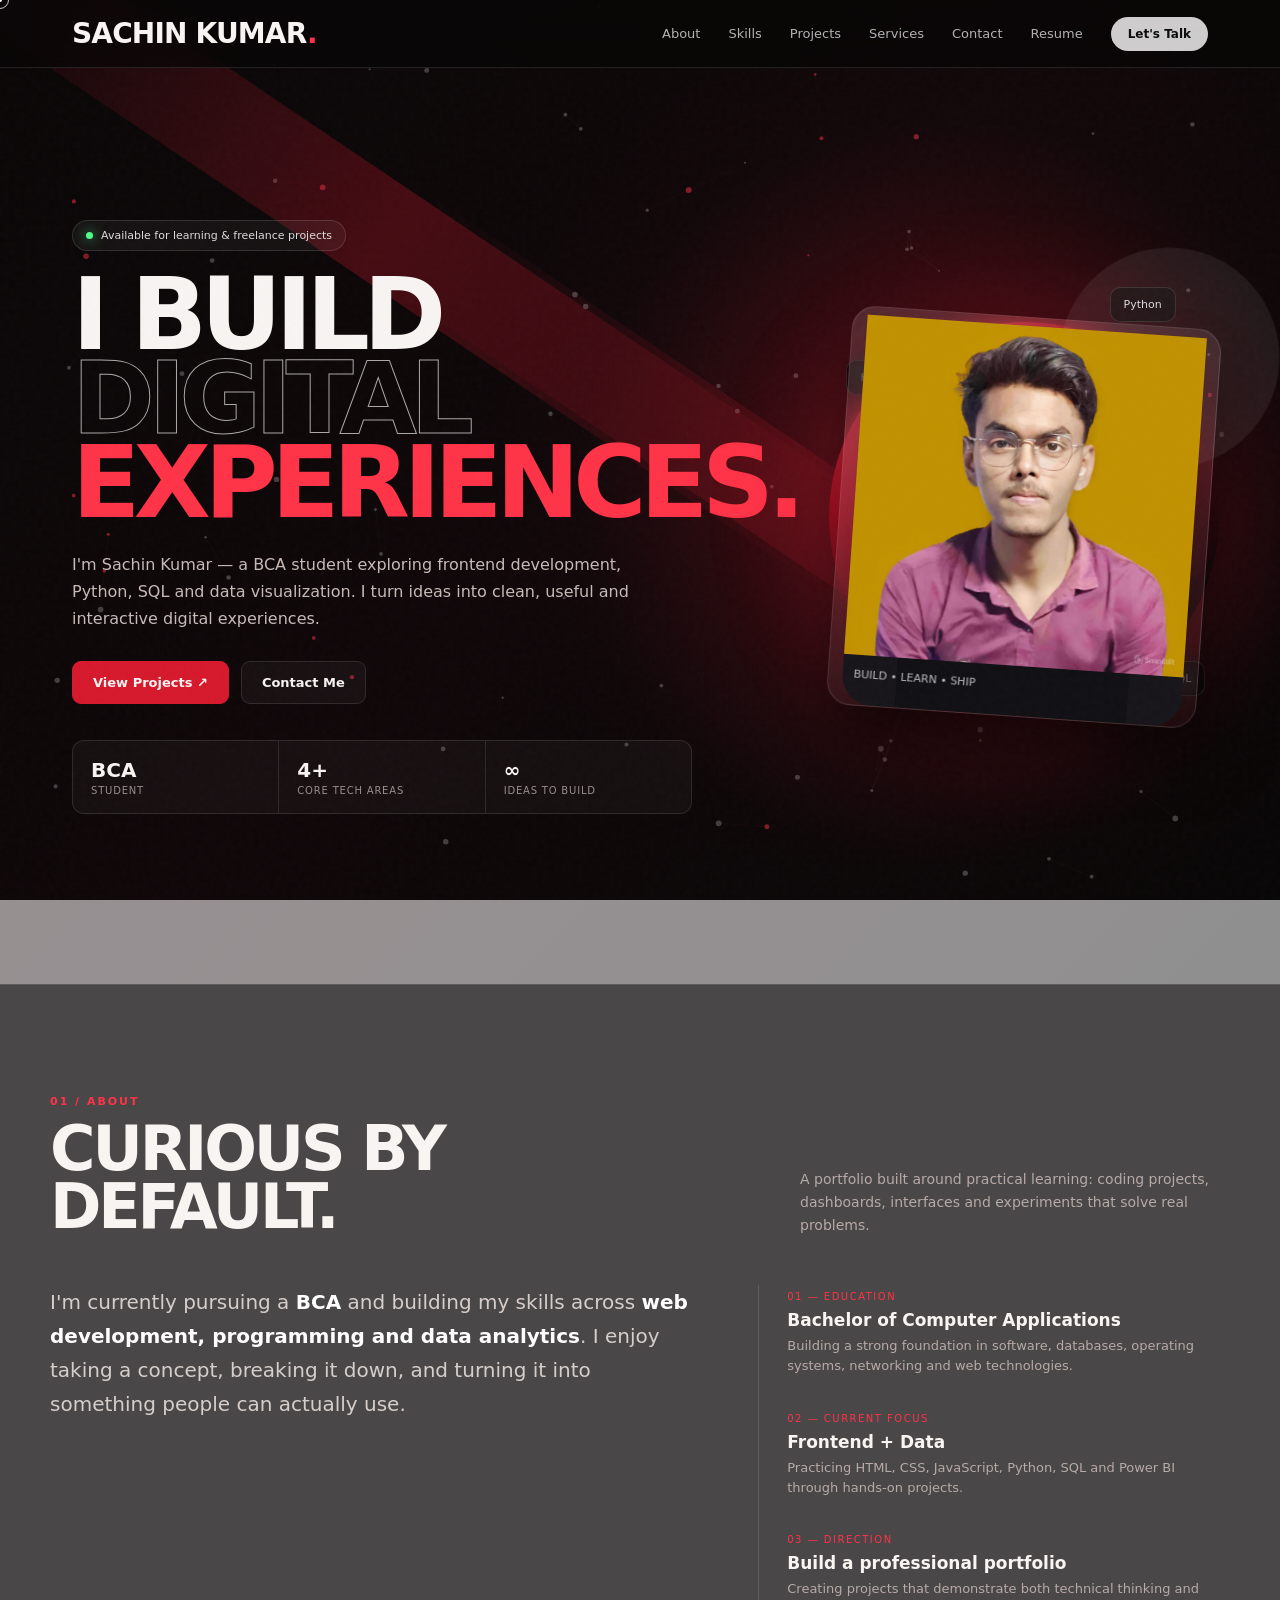
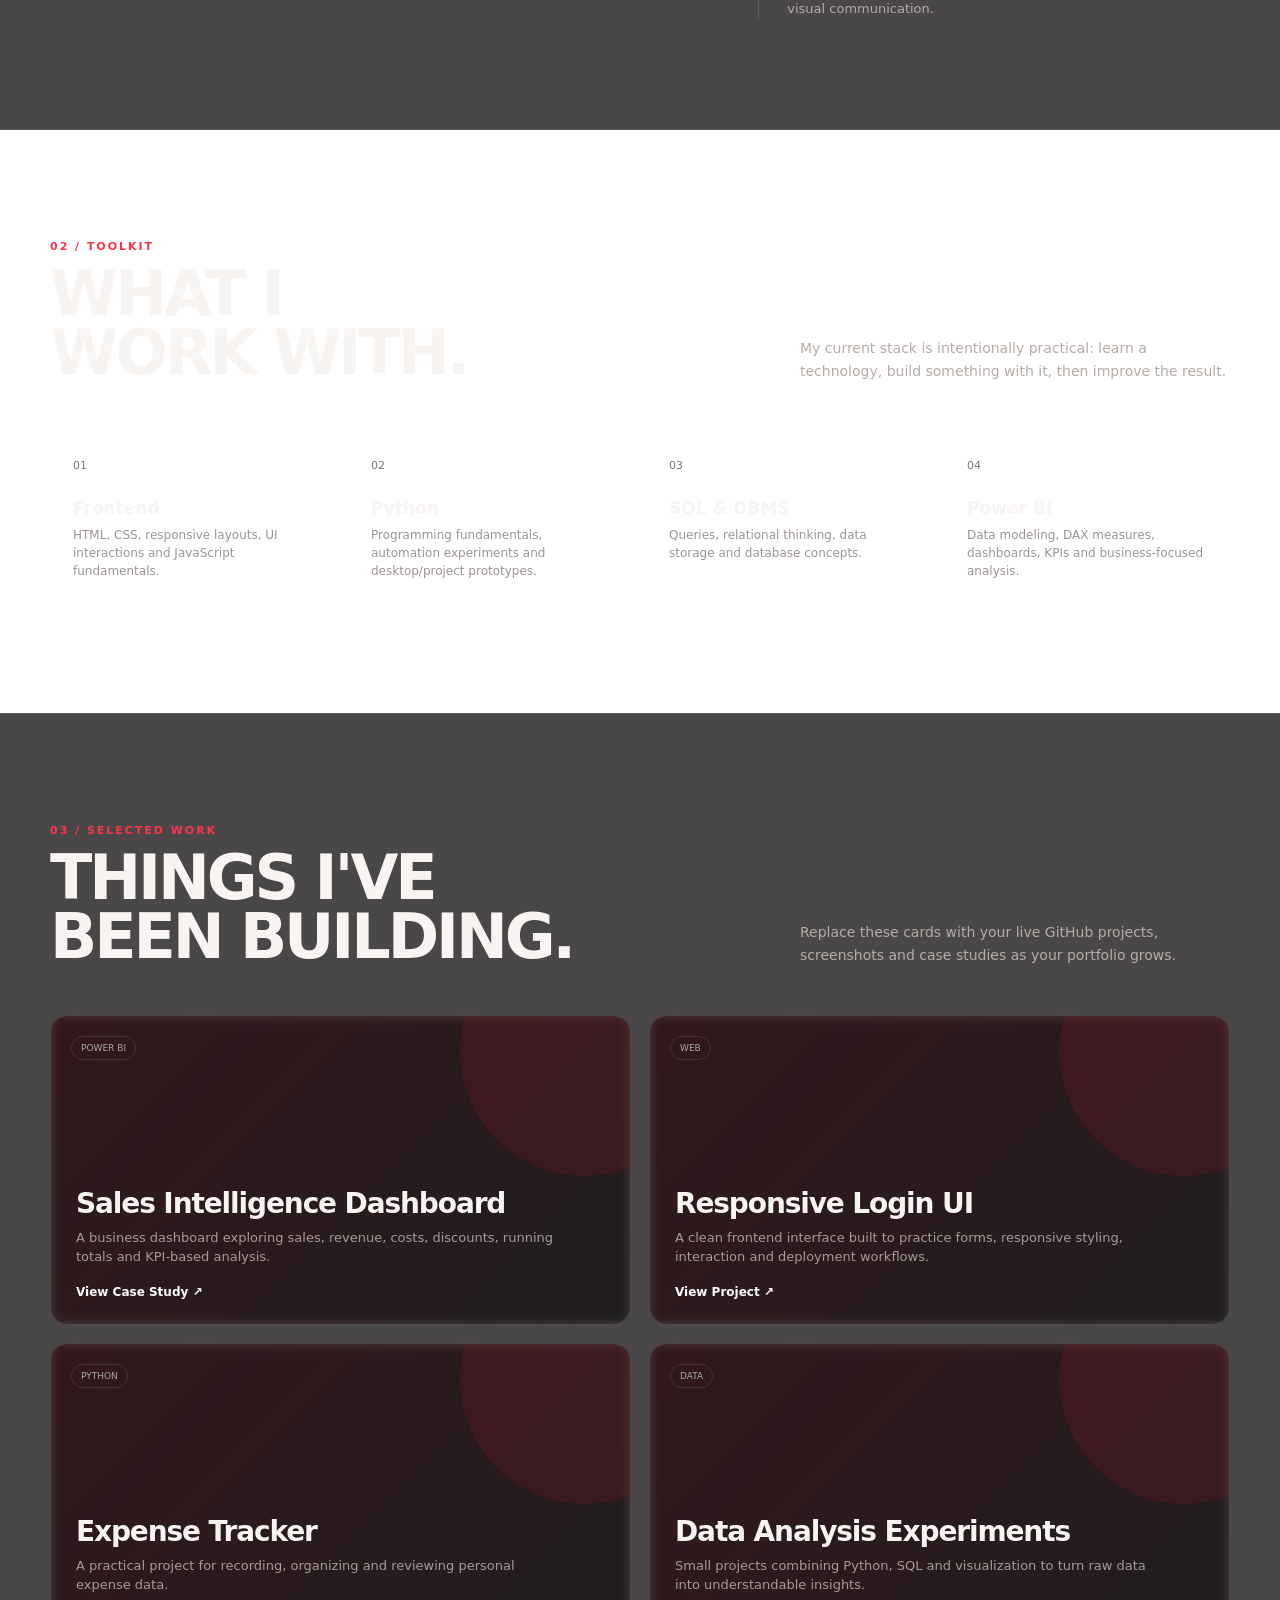
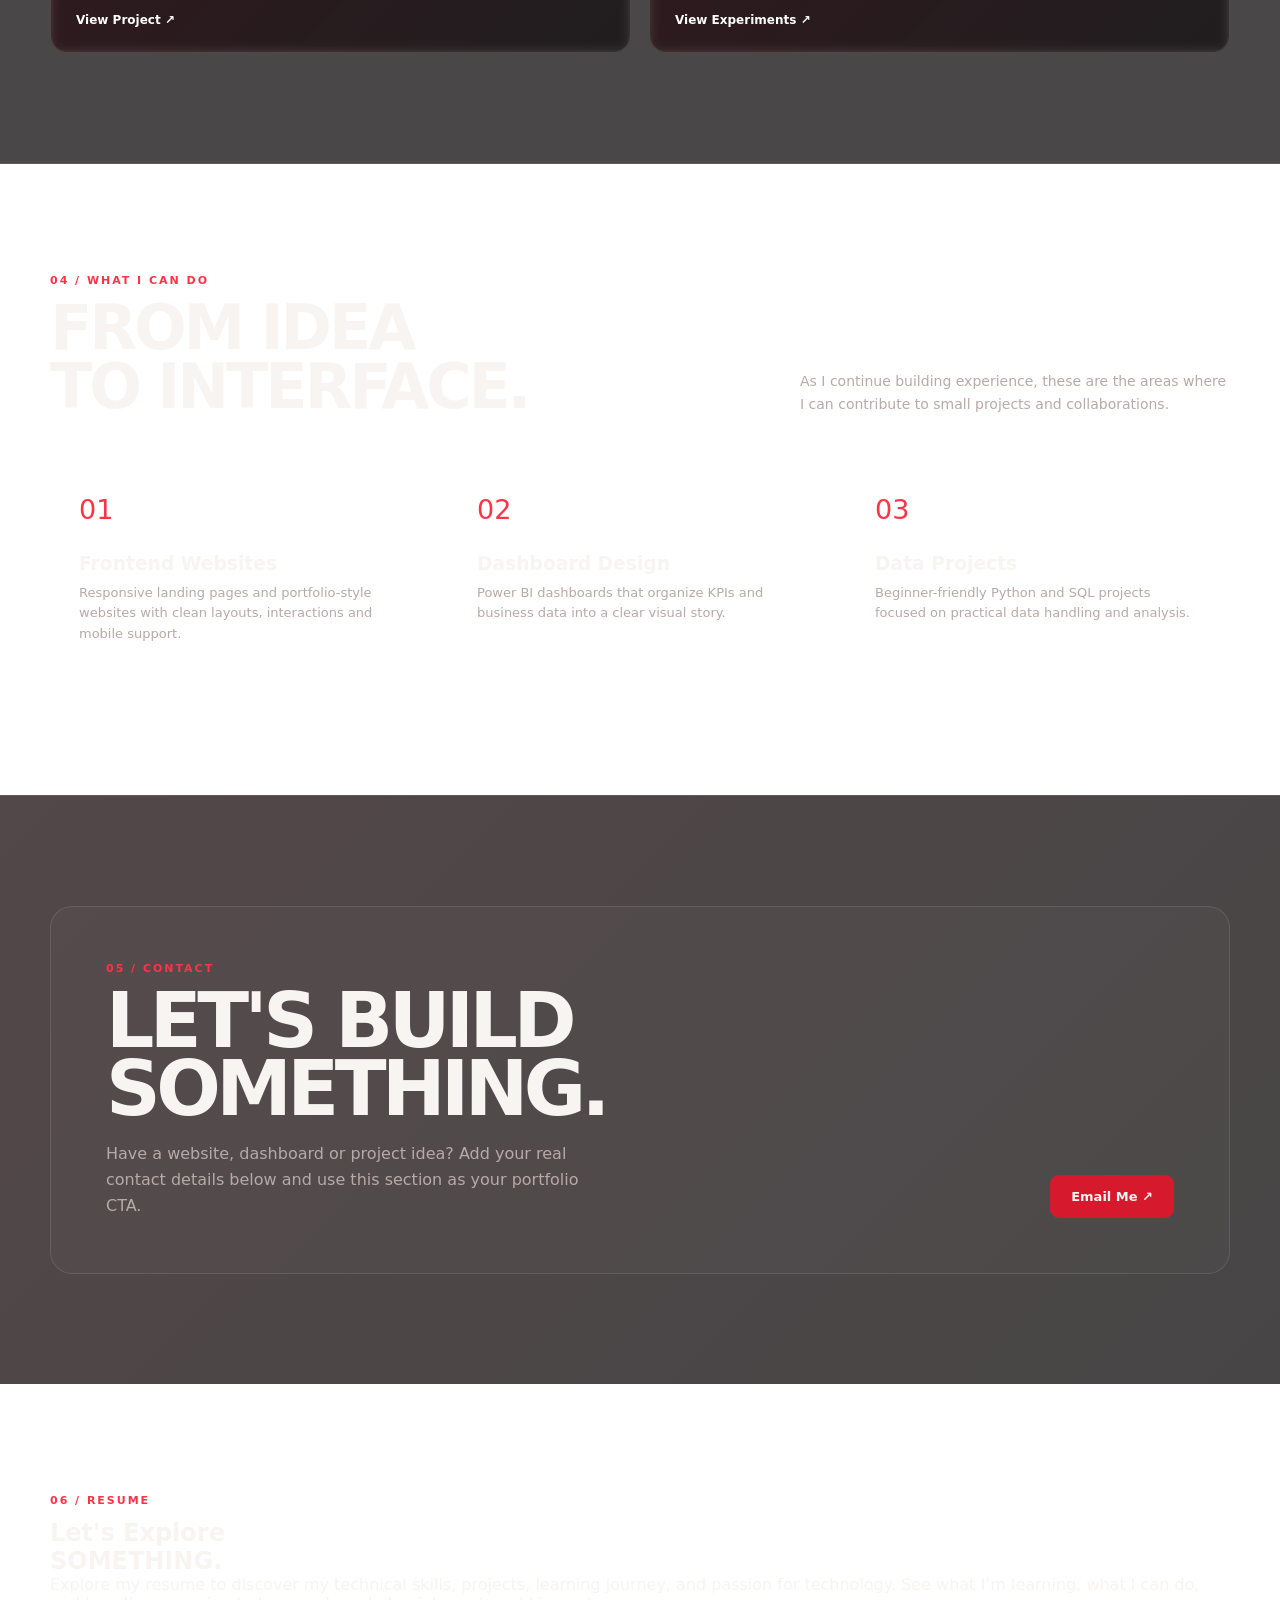
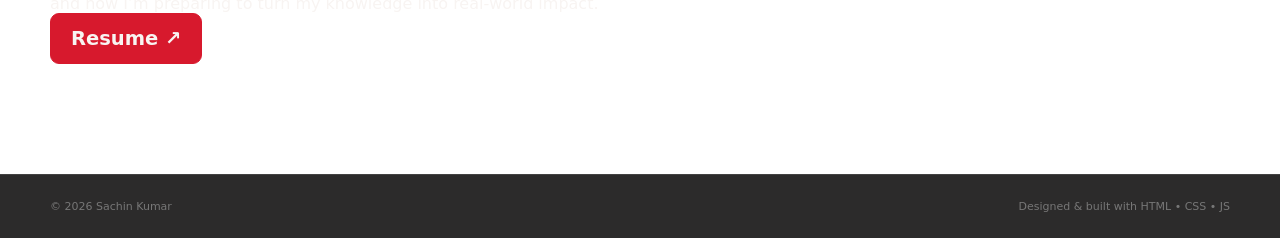
==== index.html @ 04dc6b5d "Add files via upload" ====
<!DOCTYPE html>
<html lang="en">
<head>
  <meta charset="UTF-8" />
  <meta name="viewport" content="width=device-width, initial-scale=1.0" />
  <meta name="description" content="Sachin Kumar — BCA student, frontend developer and data visualization learner." />
  <title>Sachin Kumar — Portfolio</title>
  <link rel="stylesheet" href="index.css">
</head>
<body>
  <!-- Fixed Scroll/Interactive Background Canvas -->
  <canvas id="scroll-canvas"></canvas>

  <!-- Ambient noise texture overlay -->
  <div class="noise"></div>
  
  <!-- Interactive custom cursor elements -->
  <div class="cursor"></div>
  <div class="cursor-dot"></div>

  <!-- Global Header Navigation -->
  <header class="nav">
    <div class="nav-inner">
      <a class="brand" href="#home">SACHIN KUMAR<span>.</span></a>
      <nav class="links">
        <a href="#about">About</a>
        <a href="#skills">Skills</a>
        <a href="#projects">Projects</a>
        <a href="#services">Services</a>
        <a href="#contact">Contact</a>
        <a href="#resume">Resume</a>
        <a class="hire" href="#contact">Let's Talk</a>
      </nav>
      <button class="menu" aria-label="Open menu">☰</button>
    </div>
  </header>

  <!-- Main Content Sections -->
  <main>
    <!-- Section 0: Hero -->
    <section class="hero" id="home">
      <div class="hero-grid">
        <div>
          <div class="eyebrow"><span class="dot"></span> Available for learning & freelance projects</div>
          <h1>I BUILD<br><span class="outline">DIGITAL</span><br><span class="red">EXPERIENCES.</span></h1>
          <p class="hero-copy">I'm Sachin Kumar — a BCA student exploring frontend development, Python, SQL and data visualization. I turn ideas into clean, useful and interactive digital experiences.</p>
          <div class="actions">
            <a class="btn btn-primary" href="#projects">View Projects ↗</a>
            <a class="btn btn-ghost" href="#contact">Contact Me</a>
          </div>
          <div class="stats">
            <div class="stat"><b>BCA</b><span>Student</span></div>
            <div class="stat"><b>4+</b><span>Core Tech Areas</span></div>
            <div class="stat"><b>∞</b><span>Ideas to Build</span></div>
          </div>
        </div>

        <div class="visual">
          <div class="orb"></div>
          <div class="float f1">HTML / CSS / JS</div>
          <div class="float f2">Power BI • SQL</div>
          <div class="float f3">Python</div>
          <div class="card">
            <div style="position:absolute;left:25px;top:25px;font-size:10px;color:#aaa;letter-spacing:.15em">SACHIN / 2026</div>
            <div class="portrait"><img src="img.jpeg" alt="Portrait of Sachin Kumar" width="340" height="340" transparency="70" class="avatar"/></div>
            <div style="position:absolute;bottom:24px;left:25px;font-size:11px;color:#bbb">BUILD • LEARN • SHIP</div>
          </div>
        </div>
      </div>
    </section>

    <!-- Section 1: About -->
    <section class="about" id="about">
      <div class="container">
        <div class="section-head reveal">
          <div>
            <div class="section-kicker">01 / About</div>
            <h2 class="section-title">CURIOUS BY<br>DEFAULT.</h2>
          </div>
          <p>A portfolio built around practical learning: coding projects, dashboards, interfaces and experiments that solve real problems.</p>
        </div>
        <div class="about-grid reveal">
          <div class="about-text">I'm currently pursuing a <strong>BCA</strong> and building my skills across <strong>web development, programming and data analytics</strong>. I enjoy taking a concept, breaking it down, and turning it into something people can actually use.</div>
          <div class="timeline">
            <div class="timeline-item">
              <small>01 — Education</small>
              <h3>Bachelor of Computer Applications</h3>
              <p>Building a strong foundation in software, databases, operating systems, networking and web technologies.</p>
            </div>
            <div class="timeline-item">
              <small>02 — Current Focus</small>
              <h3>Frontend + Data</h3>
              <p>Practicing HTML, CSS, JavaScript, Python, SQL and Power BI through hands-on projects.</p>
            </div>
            <div class="timeline-item">
              <small>03 — Direction</small>
              <h3>Build a professional portfolio</h3>
              <p>Creating projects that demonstrate both technical thinking and visual communication.</p>
            </div>
          </div>
        </div>
      </div>
    </section>

    <!-- Section 2: Skills -->
    <section id="skills">
      <div class="container">
        <div class="section-head reveal">
          <div>
            <div class="section-kicker">02 / Toolkit</div>
            <h2 class="section-title">WHAT I<br>WORK WITH.</h2>
          </div>
          <p>My current stack is intentionally practical: learn a technology, build something with it, then improve the result.</p>
        </div>
        <div class="skills reveal">
          <article class="skill">
            <span class="num">01</span>
            <h3><a href="C:\Users\sachi\Desktop\FSD\Real World web\Recipe\recipe.html">Frontend</a> </h3>
            <p>HTML, CSS, responsive layouts, UI interactions and JavaScript fundamentals.</p>
          </article>
          <article class="skill">
            <span class="num">02</span>
            <h3>Python</h3>
            <p>Programming fundamentals, automation experiments and desktop/project prototypes.</p>
          </article>
          <article class="skill">
            <span class="num">03</span>
            <h3>SQL & DBMS</h3>
            <p>Queries, relational thinking, data storage and database concepts.</p>
          </article>
          <article class="skill">
            <span class="num">04</span>
            <h3>Power BI</h3>
            <p>Data modeling, DAX measures, dashboards, KPIs and business-focused analysis.</p>
          </article>
        </div>
      </div>
    </section>

    <!-- Section 3: Projects -->
    <section class="projects" id="projects">
      <div class="container">
        <div class="section-head reveal">
          <div>
            <div class="section-kicker">03 / Selected Work</div>
            <h2 class="section-title">THINGS I'VE<br>BEEN BUILDING.</h2>
          </div>
          <p>Replace these cards with your live GitHub projects, screenshots and case studies as your portfolio grows.</p>
        </div>
        <div class="project-grid reveal">
          <article class="project">
            <span class="tag">POWER BI</span>
            <h3>Sales Intelligence Dashboard</h3>
            <p>A business dashboard exploring sales, revenue, costs, discounts, running totals and KPI-based analysis.</p>
            <a class="project-link" href="#contact">View Case Study ↗</a>
          </article>
          <article class="project">
            <span class="tag">WEB</span>
            <h3>Responsive Login UI</h3>
            <p>A clean frontend interface built to practice forms, responsive styling, interaction and deployment workflows.</p>
            <a class="project-link" href="#contact">View Project ↗</a>
          </article>
          <article class="project">
            <span class="tag">PYTHON</span>
            <h3>Expense Tracker</h3>
            <p>A practical project for recording, organizing and reviewing personal expense data.</p>
            <a class="project-link" href="Finance tracker.py">View Project ↗</a>
          </article>
          <article class="project">
            <span class="tag">DATA</span>
            <h3>Data Analysis Experiments</h3>
            <p>Small projects combining Python, SQL and visualization to turn raw data into understandable insights.</p>
            <a class="project-link" href="#contact">View Experiments ↗</a>
          </article>
        </div>
      </div>
    </section>

    <!-- Section 4: Services -->
    <section id="services">
      <div class="container">
        <div class="section-head reveal">
          <div>
            <div class="section-kicker">04 / What I Can Do</div>
            <h2 class="section-title">FROM IDEA<br>TO INTERFACE.</h2>
          </div>
          <p>As I continue building experience, these are the areas where I can contribute to small projects and collaborations.</p>
        </div>
        <div class="services-grid reveal">
          <article class="service">
            <div class="service-icon">01</div>
            <a href="C:\Users\sachi\Desktop\FSD\Real World web\Recipe\recipe.html"><h3>Frontend Websites</h3></a>
            <p>Responsive landing pages and portfolio-style websites with clean layouts, interactions and mobile support.</p>
          </article>
          <article class="service">
            <div class="service-icon">02</div>
            <h3>Dashboard Design</h3>
            <p>Power BI dashboards that organize KPIs and business data into a clear visual story.</p>
          </article>
          <article class="service">
            <div class="service-icon">03</div>
            <h3>Data Projects</h3>
            <p>Beginner-friendly Python and SQL projects focused on practical data handling and analysis.</p>
          </article>
        </div>
      </div>
    </section>

    <!-- Section 5: Contact -->
    <section class="contact" id="contact">
      <div class="container">
        <div class="contact-box reveal">
          <div>
            <div class="section-kicker">05 / Contact</div>
            <h2>LET'S BUILD<br>SOMETHING.</h2>
            <p>Have a website, dashboard or project idea? Add your real contact details below and use this section as your portfolio CTA.</p>
          </div>
          <a class="btn btn-primary" href="https://mail.google.com/mail/u/0/#inboxSachinavan@Gmail.com?     compose=DmwnWtVcJRdmfHrJLffcKnxSfdXQClCqNfXXdlLtlRbbgQjLxslcRBHjXGRjfkjzJhQNqbHMrcdg">Email Me ↗</a>
        </div>
      </div>
    </section>

    <!-- <! -- Section 6: Resume --> 
    <section class="resume" id="resume">
      <div class="container">
        <div class="resume-box reveal">
          <div>
            <div class="section-kicker">06 / Resume</div>
            <h2>Let's Explore<br>SOMETHING.</h2>
            <p>Explore my resume to discover my technical skills, projects, learning journey, and passion for technology. See what I’m learning, what I can do, and how I’m preparing to turn my knowledge into real-world impact.</p>
          </div>
          <a class="btn btn-primary" href="SK.html"><h2>Resume ↗</h2></a>
        </div>
      </div>
    </section>
  </main>

  <!-- Footer -->
  <footer>
    <div class="footer-inner">
      <span>© 2026 Sachin Kumar</span>
      <span>Designed & built with HTML • CSS • JS</span>
    </div>
  </footer>

  <!-- Unified Interaction and Canvas Script -->
  <script>
    // Custom Cursor tracking and hover scaling
    const cursor = document.querySelector('.cursor');
    const dot = document.querySelector('.cursor-dot');
    let mouseX = null;
    let mouseY = null;

    window.addEventListener('mousemove', e => {
      cursor.style.left = e.clientX + 'px';
      cursor.style.top = e.clientY + 'px';
      dot.style.left = e.clientX + 'px';
      dot.style.top = e.clientY + 'px';
      mouseX = e.clientX;
      mouseY = e.clientY;
    });

    window.addEventListener('mouseleave', () => {
      mouseX = null;
      mouseY = null;
    });

    document.querySelectorAll('a, .btn, .skill, .project, .service').forEach(el => {
      el.addEventListener('mouseenter', () => {
        cursor.style.width = '34px';
        cursor.style.height = '34px';
        cursor.style.background = 'rgba(255,255,255,.12)';
      });
      el.addEventListener('mouseleave', () => {
        cursor.style.width = '18px';
        cursor.style.height = '18px';
        cursor.style.background = 'transparent';
      });
    });

    // Intersection Observer for Reveal-on-scroll elements
    const observer = new IntersectionObserver(entries => {
      entries.forEach(e => {
        if (e.isIntersecting) e.target.classList.add('show');
      });
    }, { threshold: .12 });
    document.querySelectorAll('.reveal').forEach(el => observer.observe(el));

    // Subtle interactive parallax on the hero visual card
    const visual = document.querySelector('.visual');
    window.addEventListener('mousemove', e => {
      if (window.innerWidth > 850) {
        const x = (e.clientX / window.innerWidth - .5) * 10;
        const y = (e.clientY / window.innerHeight - .5) * 8;
        visual.style.transform = `translate(${x}px,${y}px)`;
      }
    });

    // Canvas Scroll-Sequence / Particle Fallback Background System
    const canvas = document.getElementById("scroll-canvas");
    const context = canvas.getContext("2d");

    const frameCount = 210;
    const currentFrame = index => `./ezgif-frame-${index.toString().padStart(3, '0')}.jpg`;

    const images = [];
    let loadedCount = 0;
    let loadedSuccessfullyCount = 0;
    let targetFrameIndex = 1;
    let currentFrameIndex = 1;
    const ease = 0.08;
    let useFallback = false;

    // Detect if the frame sequence exists on disk by preloading frame 1
    const firstImg = new Image();
    firstImg.src = currentFrame(1);
    
    firstImg.onload = () => {
      images[0] = firstImg;
      loadedCount = 1;
      loadedSuccessfullyCount = 1;
      loadFullSequence();
    };

    firstImg.onerror = () => {
      // Sequence not found, run fallback generative system
      useFallback = true;
      startFallbackAnimation();
    };

    function loadFullSequence() {
      for (let i = 2; i <= frameCount; i++) {
        const img = new Image();
        img.onload = () => {
          loadedCount++;
          loadedSuccessfullyCount++;
          if (loadedCount === frameCount) {
            startAnimation();
          }
        };
        img.onerror = () => {
          loadedCount++;
          if (loadedCount === frameCount) {
            startAnimation();
          }
        };
        img.src = currentFrame(i);
        images.push(img);
      }
    }

    function resizeCanvas() {
      const dpr = window.devicePixelRatio || 1;
      const logicalWidth = window.innerWidth;
      const logicalHeight = window.innerHeight;

      canvas.width = logicalWidth * dpr;
      canvas.height = logicalHeight * dpr;
      context.scale(dpr, dpr);

      if (!useFallback && loadedSuccessfullyCount > 0) {
        drawFrame(Math.round(currentFrameIndex));
      }
    }

    function drawFrame(index) {
      const img = images[index - 1];
      if (!img || !img.complete) return;

      const logicalWidth = window.innerWidth;
      const logicalHeight = window.innerHeight;

      const canvasRatio = logicalWidth / logicalHeight;
      const imgRatio = img.width / img.height;

      let drawWidth, drawHeight, drawX, drawY;

      // Cover scaling
      if (canvasRatio > imgRatio) {
        drawWidth = logicalWidth;
        drawHeight = logicalWidth / imgRatio;
      } else {
        drawWidth = logicalHeight * imgRatio;
        drawHeight = logicalHeight;
      }

      // Smooth zoom sequence scaling (zoom pushes from 1.0 to 1.15)
      const currentFraction = (index - 1) / (frameCount - 1);
      const scale = 1.0 + currentFraction * 0.15;

      const scaledWidth = drawWidth * scale;
      const scaledHeight = drawHeight * scale;

      drawX = (logicalWidth - scaledWidth) / 2;
      drawY = (logicalHeight - scaledHeight) / 2;

      context.fillStyle = "#000000";
      context.fillRect(0, 0, logicalWidth, logicalHeight);
      context.drawImage(img, drawX, drawY, scaledWidth, scaledHeight);
    }

    function startAnimation() {
      drawFrame(1);
      
      function update() {
        if (useFallback) return;

        const scrollTop = window.scrollY || document.documentElement.scrollTop;
        const maxScroll = document.documentElement.scrollHeight - window.innerHeight;
        const fraction = maxScroll <= 0 ? 0 : scrollTop / maxScroll;
        
        targetFrameIndex = 1 + fraction * (frameCount - 1);
        currentFrameIndex += (targetFrameIndex - currentFrameIndex) * ease;
        
        if (Math.abs(targetFrameIndex - currentFrameIndex) < 0.01) {
          currentFrameIndex = targetFrameIndex;
        }
        
        drawFrame(Math.round(currentFrameIndex));
        requestAnimationFrame(update);
      }
      requestAnimationFrame(update);
    }

    // Particle Object structure for fallback interactive animation
    class Particle {
      constructor(width, height) {
        this.x = Math.random() * width;
        this.y = Math.random() * height;
        this.baseSpeedX = (Math.random() - 0.5) * 0.5;
        this.baseSpeedY = (Math.random() - 0.5) * 0.5;
        this.vx = this.baseSpeedX;
        this.vy = this.baseSpeedY;
        this.radius = Math.random() * 2 + 1;
        // 15% accented red/coral particles, 85% transparent white/grey particles
        this.color = Math.random() > 0.85 ? 'rgba(255, 51, 72, 0.85)' : 'rgba(255, 255, 255, 0.4)';
      }

      update(width, height, mX, mY, scrollVel, scrollFrac) {
        // Accelerate velocities with scroll turbulence/speed
        this.vx = this.baseSpeedX + (Math.random() - 0.5) * scrollVel * 0.15;
        this.vy = this.baseSpeedY + (Math.random() - 0.5) * scrollVel * 0.15;

        // Apply visual air resistance drag back to base speed
        this.vx += (this.baseSpeedX - this.vx) * 0.05;
        this.vy += (this.baseSpeedY - this.vy) * 0.05;

        this.x += this.vx;
        this.y += this.vy;

        // Wrap boundaries
        const margin = 20;
        if (this.x < -margin) this.x = width + margin;
        if (this.x > width + margin) this.x = -margin;
        if (this.y < -margin) this.y = height + margin;
        if (this.y > height + margin) this.y = -margin;

        // Interactive mouse magnetic pull
        if (mX !== null && mY !== null) {
          const scrollOffset = scrollFrac * height * 0.15;
          const dx = mX - this.x;
          const dy = mY - (this.y + scrollOffset);
          const dist = Math.sqrt(dx * dx + dy * dy);
          if (dist < 150) {
            const force = (150 - dist) / 150;
            this.x += (dx / dist) * force * 0.6;
            this.y += (dy / dist) * force * 0.6;
          }
        }
      }

      draw(ctx, scrollFrac, height) {
        const scrollOffset = scrollFrac * height * 0.15;
        ctx.beginPath();
        ctx.arc(this.x, this.y + scrollOffset, this.radius, 0, Math.PI * 2);
        ctx.fillStyle = this.color;
        ctx.fill();
      }
    }

    let particles = [];
    const particleCount = 90;

    function initParticles(width, height) {
      particles = [];
      for (let i = 0; i < particleCount; i++) {
        particles.push(new Particle(width, height));
      }
    }

    function startFallbackAnimation() {
      const logicalWidth = window.innerWidth;
      const logicalHeight = window.innerHeight;
      initParticles(logicalWidth, logicalHeight);
      
      let lastScrollY = window.scrollY;
      let scrollVelocity = 0;

      function updateFallback() {
        if (!useFallback) return;

        const logicalWidth = window.innerWidth;
        const logicalHeight = window.innerHeight;

        // Base dark background
        context.fillStyle = "#080707";
        context.fillRect(0, 0, logicalWidth, logicalHeight);

        // Fetch scroll fraction
        const scrollTop = window.scrollY || document.documentElement.scrollTop;
        const maxScroll = document.documentElement.scrollHeight - window.innerHeight;
        const scrollFraction = maxScroll <= 0 ? 0 : scrollTop / maxScroll;

        // Calculate scroll velocity
        const currentScrollY = window.scrollY;
        const diff = Math.abs(currentScrollY - lastScrollY);
        scrollVelocity += (diff - scrollVelocity) * 0.15;
        scrollVelocity *= 0.95; // decay
        lastScrollY = currentScrollY;

        // Radial gradient glow shifting slowly as user scrolls
        const glowX = logicalWidth * (0.75 - scrollFraction * 0.1);
        const glowY = logicalHeight * 0.5;
        const glowRad = logicalWidth * 0.45;
        const grad = context.createRadialGradient(glowX, glowY, 0, glowX, glowY, glowRad);
        grad.addColorStop(0, 'rgba(215, 25, 45, 0.18)');
        grad.addColorStop(0.5, 'rgba(215, 25, 45, 0.04)');
        grad.addColorStop(1, 'rgba(0, 0, 0, 0)');
        context.fillStyle = grad;
        context.fillRect(0, 0, logicalWidth, logicalHeight);

        const scrollOffset = scrollFraction * logicalHeight * 0.15;

        // Update & Draw Particles
        particles.forEach(p => {
          p.update(logicalWidth, logicalHeight, mouseX, mouseY, scrollVelocity, scrollFraction);
          p.draw(context, scrollFraction, logicalHeight);
        });

        // Draw node lines
        context.lineWidth = 0.55;
        for (let i = 0; i < particles.length; i++) {
          const p1 = particles[i];
          for (let j = i + 1; j < particles.length; j++) {
            const p2 = particles[j];
            const dx = p1.x - p2.x;
            const dy = (p1.y + scrollOffset) - (p2.y + scrollOffset);
            const dist = Math.sqrt(dx * dx + dy * dy);

            if (dist < 100) {
              const alpha = (100 - dist) / 100 * 0.14;
              if (p1.color.includes('255, 51, 72') || p2.color.includes('255, 51, 72')) {
                context.strokeStyle = `rgba(255, 51, 72, ${alpha * 1.6})`;
              } else {
                context.strokeStyle = `rgba(255, 255, 255, ${alpha})`;
              }
              context.beginPath();
              context.moveTo(p1.x, p1.y + scrollOffset);
              context.lineTo(p2.x, p2.y + scrollOffset);
              context.stroke();
            }
          }
        }

        // Draw lines from mouse to nearby particles
        if (mouseX !== null && mouseY !== null) {
          for (let i = 0; i < particles.length; i++) {
            const p = particles[i];
            const dx = mouseX - p.x;
            const dy = mouseY - (p.y + scrollOffset);
            const dist = Math.sqrt(dx * dx + dy * dy);
            if (dist < 125) {
              const alpha = (125 - dist) / 125 * 0.28;
              context.strokeStyle = `rgba(255, 51, 72, ${alpha})`;
              context.beginPath();
              context.moveTo(p.x, p.y + scrollOffset);
              context.lineTo(mouseX, mouseY);
              context.stroke();
            }
          }
        }

        requestAnimationFrame(updateFallback);
      }

      window.addEventListener('resize', () => {
        if (useFallback) {
          initParticles(window.innerWidth, window.innerHeight);
        }
      });

      requestAnimationFrame(updateFallback);
    }

    window.addEventListener('resize', resizeCanvas);
    resizeCanvas();
  </script>
</body>
</html>
---- index.css ----
:root {
  --bg: #080707;
  --panel: #151010;
  --panel2: #1b1112;
  --text: #f8f4f2;
  --muted: #b8aaa7;
  --red: #d7192d;
  --red2: #ff3348;
  --line: rgba(255, 255, 255, .11);
  --glass: rgba(255, 255, 255, .055);
  --max: 1180px;
}

* {
  box-sizing: border-box;
  margin: 0;
  padding: 0;
}

html {
  scroll-behavior: smooth;
}

body {
  font-family: Inter, ui-sans-serif, system-ui, -apple-system, Segoe UI, Roboto, Arial, sans-serif;
  background: transparent;
  color: var(--text);
  overflow-x: hidden;
}

a {
  color: inherit;
  text-decoration: none;
}

button {
  font: inherit;
}

/* Canvas is fixed to the viewport to cover the screen end-to-end without gaps */
#scroll-canvas {
  position: fixed;
  top: 0;
  left: 0;
  width: 100vw;
  height: 100vh;
  display: block;
  background-color: #000000;
  z-index: -1;
  pointer-events: none;
}

.noise {
  position: fixed;
  inset: 0;
  pointer-events: none;
  opacity: .035;
  z-index: 20;
  background-image: url("data:image/svg+xml,%3Csvg viewBox='0 0 180 180' xmlns='http://www.w3.org/2000/svg'%3E%3Cfilter id='n'%3E%3CfeTurbulence type='fractalNoise' baseFrequency='.9' numOctaves='3' stitchTiles='stitch'/%3E%3C/filter%3E%3Crect width='100%25' height='100%25' filter='url(%23n)' opacity='.7'/%3E%3C/svg%3E");
}

.cursor {
  position: fixed;
  width: 18px;
  height: 18px;
  border: 1px solid rgba(255, 255, 255, .8);
  border-radius: 50%;
  pointer-events: none;
  z-index: 99;
  transform: translate(-50%, -50%);
  transition: width .2s, height .2s, background .2s;
  mix-blend-mode: difference;
}

.cursor-dot {
  position: fixed;
  width: 4px;
  height: 4px;
  background: #fff;
  border-radius: 50%;
  pointer-events: none;
  z-index: 100;
  transform: translate(-50%, -50%);
}

.nav {
  position: fixed;
  top: 0;
  left: 0;
  right: 0;
  z-index: 50;
  height: 68px;
  border-bottom: 1px solid var(--line);
  background: rgba(8, 7, 7, .7);
  backdrop-filter: blur(18px);
  -webkit-backdrop-filter: blur(18px);
}

.nav-inner {
  max-width: var(--max);
  height: 100%;
  margin: auto;
  padding: 0 22px;
  display: flex;
  align-items: center;
  justify-content: space-between;
}

.brand {
  font-weight: 700;
  letter-spacing: -.03em;
  font-size: 28px;
}

.brand span {
  color: var(--red2);
}

.links {
  display: flex;
  gap: 28px;
  align-items: center;
  font-size: 13px;
  color: #ddd;
}

.links a {
  opacity: .8;
  transition: .25s;
}

.links a:hover {
  opacity: 1;
  color: #fff;
}

.hire {
  padding: 10px 17px;
  border-radius: 999px;
  background: #fff;
  color: #111;
  font-weight: 700;
  font-size: 12px;
}

.menu {
  display: none;
  background: none;
  border: 0;
  color: white;
  font-size: 24px;
}

.hero {
  min-height: 100vh;
  position: relative;
  display: flex;
  align-items: center;
  background:
    radial-gradient(circle at 74% 50%, rgba(215, 25, 45, .28), transparent 35%),
    linear-gradient(135deg, rgba(12, 8, 9, 0.45) 0%, rgba(25, 9, 13, 0.45) 48%, rgba(8, 7, 7, 0.45) 100%);
  isolation: isolate;
  overflow: hidden;
}

.hero:before,
.hero:after {
  content: "";
  position: absolute;
  z-index: -1;
  transform: rotate(34deg);
  background: linear-gradient(90deg, transparent, rgba(215, 25, 45, .28), transparent);
  width: 85vw;
  height: 100px;
  left: -12vw;
  top: 19%;
  animation: beam 7s ease-in-out infinite alternate;
}

.hero:after {
  top: 44%;
  left: 25vw;
  width: 70vw;
  animation-delay: -3s;
  opacity: .6;
}

@keyframes beam {
  from {
    translate: -8vw 0;
  }
  to {
    translate: 10vw 18vh;
  }
}

.hero-grid {
  max-width: var(--max);
  width: 100%;
  margin: auto;
  padding: 110px 22px 60px;
  display: grid;
  grid-template-columns: 1fr 1fr;
  gap: 40px;
  align-items: center;
}

.eyebrow {
  display: inline-flex;
  align-items: center;
  gap: 8px;
  border: 1px solid rgba(255, 255, 255, .13);
  background: rgba(255, 255, 255, .045);
  padding: 8px 13px;
  border-radius: 999px;
  font-size: 11px;
  color: #ddd;
  margin-bottom: 22px;
  animation: fadeUp .8s both;
}

.dot {
  width: 7px;
  height: 7px;
  background: #4dff8b;
  border-radius: 50%;
  box-shadow: 0 0 14px #4dff8b;
}

h1 {
  font-size: clamp(52px, 8vw, 100px);
  line-height: .84;
  letter-spacing: -.065em;
  text-transform: uppercase;
  animation: fadeUp .9s .08s both;
}

h1 .outline {
  color: transparent;
  -webkit-text-stroke: 1px rgba(255, 255, 255, .65);
}

h1 .red {
  color: var(--red2);
}

.hero-copy {
  max-width: 580px;
  margin-top: 26px;
  color: #c7bbb8;
  font-size: 16px;
  line-height: 1.7;
  animation: fadeUp .9s .18s both;
}

.actions {
  display: flex;
  gap: 12px;
  margin-top: 28px;
  animation: fadeUp .9s .28s both;
}

.btn {
  padding: 13px 20px;
  border-radius: 9px;
  border: 1px solid var(--line);
  font-size: 13px;
  font-weight: 700;
  transition: .25s;
  display: inline-flex;
  align-items: center;
  gap: 8px;
}

.btn-primary {
  background: var(--red);
  border-color: var(--red);
}

.btn:hover {
  transform: translateY(-3px);
  box-shadow: 0 12px 30px rgba(215, 25, 45, .18);
}

.btn-ghost {
  background: rgba(255, 255, 255, .04);
}

.stats {
  display: flex;
  gap: 0;
  margin-top: 36px;
  max-width: 620px;
  border: 1px solid var(--line);
  border-radius: 12px;
  overflow: hidden;
  background: rgba(255, 255, 255, .035);
  animation: fadeUp .9s .38s both;
}

.stat {
  flex: 1;
  padding: 17px 18px;
  border-right: 1px solid var(--line);
}

.stat:last-child {
  border: 0;
}

.stat b {
  font-size: 20px;
}

.stat span {
  display: block;
  color: #998e8b;
  font-size: 10px;
  margin-top: 3px;
  text-transform: uppercase;
  letter-spacing: .08em;
}

.visual {
  position: relative;
  min-height: 560px;
  display: grid;
  place-items: center;
  animation: fadeIn 1.2s .25s both;
}

.orb {
  position: absolute;
  width: 390px;
  height: 390px;
  border-radius: 50%;
  background: radial-gradient(circle at 35% 28%, #ff5160 0, #a30d1f 40%, #28080d 72%, transparent 73%);
  filter: blur(.2px);
  box-shadow: 0 0 120px rgba(215, 25, 45, .28);
}

.card {
  position: wrap;
  width: min(370px, 78vw);
  height: 400px;
  border: 1px solid rgba(255, 255, 255, .14);
  border-radius: 24px;
  background: linear-gradient(145deg, rgba(255, 255, 255, .13), rgba(255, 255, 255, .025));
  backdrop-filter: blur(10px);
  -webkit-backdrop-filter: blur(10px);
  overflow: -moz-hidden-unscrollable;
  transform: rotate(4deg);
  box-shadow: 25px 30px 60px rgba(0, 0, 0, .45);
}

.card:before {
  content: "";
  position: absolute;
  width: 220px;
  height: 220px;
  border-radius: 50%;
  background: rgba(255, 255, 255, .07);
  top: -80px;
  right: -60px;
}

.portrait {
  position: absolute;
  left: 50%;
  bottom: 0;
  translate: -50% 0;
  width: 340px;
  height: 390px;
  border-radius: 130px 130px 30px 30px;
  background:
    radial-gradient(circle at 50% 18%, #e5b08f 0 16%, transparent 16.5%),
    radial-gradient(ellipse at 50% 16%, #181215 0 18%, transparent 18.5%),
    linear-gradient(90deg, #17151a 0 16%, transparent 16% 84%, #17151a 84%),
    linear-gradient(#2a2630 0 55%, #111014 55%);
  filter: drop-shadow(0 25px 25px rgba(0, 0, 0, .35));
}

.portrait:after {
  content: "";
  position: absolute;
  left: 43px;
  top: 70px;
  width: 0px;
  height: 22px;
  border-radius: 50%;
  border-top: 5px solid #1c1719;
  opacity: .9;
  transform: rotate(-2deg);
}

.float {
  position: absolute;
  padding: 10px 13px;
  border: 1px solid rgba(255, 255, 255, .12);
  border-radius: 10px;
  background: rgba(10, 8, 9, .65);
  backdrop-filter: blur(10px);
  -webkit-backdrop-filter: blur(10px);
  font-size: 11px;
  color: #ddd;
  animation: float 4s ease-in-out infinite;
}

.f1 {
  top: 22%;
  left: 2%;
}

.f2 {
  bottom: 18%;
  right: 1%;
  animation-delay: -2s;
}

.f3 {
  top: 9%;
  right: 9%;
  animation-delay: -1s;
}

@keyframes float {
  50% {
    transform: translateY(-12px);
  }
}

@keyframes fadeUp {
  from {
    opacity: 0;
    transform: translateY(28px);
  }
  to {
    opacity: 1;
    transform: none;
  }
}

@keyframes fadeIn {
  from {
    opacity: 0;
    transform: scale(.94);
  }
  to {
    opacity: 1;
    transform: scale(1);
  }
}

section {
  padding: 110px 22px;
  position: relative;
  z-index: 1;
}

.container {
  max-width: var(--max);
  margin: auto;
}

.section-kicker {
  font-size: 11px;
  color: var(--red2);
  font-weight: 800;
  letter-spacing: .18em;
  text-transform: uppercase;
  margin-bottom: 12px;
}

.section-title {
  font-size: clamp(34px, 5vw, 62px);
  letter-spacing: -.05em;
  line-height: .95;
}

.section-head {
  display: flex;
  justify-content: space-between;
  gap: 30px;
  align-items: end;
  margin-bottom: 48px;
}

.section-head p {
  max-width: 430px;
  color: var(--muted);
  line-height: 1.65;
  font-size: 14px;
}

/* Glassmorphism Section Overlays */
.about {
  background: rgba(13, 10, 11, 0.75);
  backdrop-filter: blur(12px);
  -webkit-backdrop-filter: blur(12px);
  border-top: 1px solid var(--line);
  border-bottom: 1px solid var(--line);
}

.about-grid {
  display: grid;
  grid-template-columns: 1.15fr .85fr;
  gap: 70px;
}

.about-text {
  font-size: 20px;
  line-height: 1.7;
  color: #d6cecb;
}

.about-text strong {
  color: #fff;
}

.timeline {
  border-left: 1px solid var(--line);
  padding-left: 28px;
  display: grid;
  gap: 30px;
}

.timeline-item small {
  color: var(--red2);
  font-size: 10px;
  text-transform: uppercase;
  letter-spacing: .15em;
}

.timeline-item h3 {
  margin: 6px 0;
  font-size: 17px;
}

.timeline-item p {
  font-size: 13px;
  color: var(--muted);
  line-height: 1.55;
}

.skills {
  display: grid;
  grid-template-columns: repeat(4, 1fr);
  gap: 12px;
}

.skill {
  padding: 22px;
  border: 1px solid var(--line);
  border-radius: 14px;
  background: var(--glass);
  backdrop-filter: blur(4px);
  -webkit-backdrop-filter: blur(4px);
  transition: .3s;
  min-height: 150px;
}

.skill:hover {
  transform: translateY(-7px);
  border-color: rgba(255, 51, 72, .45);
  background: rgba(215, 25, 45, .07);
}

.skill .num {
  font-size: 11px;
  color: #777;
}

.skill h3 {
  margin: 25px 0 8px;
  font-size: 17px;
}

.skill p {
  color: #9e9491;
  font-size: 12px;
  line-height: 1.5;
}

.projects {
  background: rgba(13, 10, 11, 0.75);
  backdrop-filter: blur(12px);
  -webkit-backdrop-filter: blur(12px);
  border-top: 1px solid var(--line);
  border-bottom: 1px solid var(--line);
}

.project-grid {
  display: grid;
  grid-template-columns: repeat(2, 1fr);
  gap: 18px;
}

.project {
  min-height: 310px;
  border: 1px solid var(--line);
  border-radius: 18px;
  padding: 25px;
  position: relative;
  overflow: hidden;
  background: linear-gradient(135deg, rgba(215, 25, 45, .12), rgba(255, 255, 255, .025));
  backdrop-filter: blur(6px);
  -webkit-backdrop-filter: blur(6px);
  transition: .4s;
  display: flex;
  flex-direction: column;
  justify-content: end;
}

.project:before {
  content: "";
  position: absolute;
  width: 250px;
  height: 250px;
  border-radius: 50%;
  background: rgba(215, 25, 45, .12);
  top: -90px;
  right: -80px;
  transition: .5s;
}

.project:hover {
  transform: translateY(-8px);
  border-color: rgba(255, 255, 255, .25);
}

.project:hover:before {
  scale: 1.3;
}

.tag {
  position: absolute;
  top: 20px;
  left: 20px;
  border: 1px solid var(--line);
  padding: 6px 9px;
  border-radius: 999px;
  font-size: 9px;
  color: #aaa;
}

.project h3 {
  font-size: 28px;
  letter-spacing: -.04em;
  position: relative;
}

.project p {
  color: #a79c99;
  font-size: 13px;
  line-height: 1.5;
  max-width: 480px;
  margin-top: 8px;
  position: relative;
}

.project-link {
  margin-top: 18px;
  color: #fff;
  font-size: 12px;
  font-weight: 700;
  position: relative;
}

.services-grid {
  display: grid;
  grid-template-columns: repeat(3, 1fr);
  gap: 14px;
}

.service {
  padding: 28px;
  border: 1px solid var(--line);
  border-radius: 15px;
  background: var(--glass);
  backdrop-filter: blur(4px);
  -webkit-backdrop-filter: blur(4px);
  min-height: 220px;
}

.service-icon {
  font-size: 27px;
  color: var(--red2);
}

.service h3 {
  margin: 28px 0 9px;
}

.service p {
  color: var(--muted);
  font-size: 13px;
  line-height: 1.6;
}

.contact {
  background: linear-gradient(135deg, rgba(24, 9, 12, 0.75), rgba(9, 7, 7, 0.75));
  backdrop-filter: blur(12px);
  -webkit-backdrop-filter: blur(12px);
  border-top: 1px solid var(--line);
}

.contact-box {
  border: 1px solid var(--line);
  border-radius: 22px;
  padding: 55px;
  display: flex;
  align-items: end;
  justify-content: space-between;
  gap: 30px;
  background: rgba(255, 255, 255, .025);
}

.contact-box h2 {
  font-size: clamp(38px, 6vw, 76px);
  letter-spacing: -.06em;
  line-height: .9;
}

.contact-box p {
  color: var(--muted);
  margin-top: 18px;
  max-width: 500px;
  line-height: 1.6;
}

footer {
  padding: 25px 22px;
  border-top: 1px solid var(--line);
  color: #777;
  font-size: 11px;
  position: relative;
  z-index: 1;
  background: rgba(8, 7, 7, 0.85);
}

.footer-inner {
  max-width: var(--max);
  margin: auto;
  display: flex;
  justify-content: space-between;
}

.reveal {
  opacity: 0;
  transform: translateY(35px);
  transition: opacity .8s, transform .8s;
}

.reveal.show {
  opacity: 1;
  transform: none;
}

@media(max-width: 850px) {
  .links {
    display: none;
  }
  .menu {
    display: block;
  }
  .hero-grid,
  .about-grid {
    grid-template-columns: 1fr;
  }
  .visual {
    min-height: 470px;
  }
  .skills {
    grid-template-columns: repeat(2, 1fr);
  }
  .services-grid {
    grid-template-columns: 1fr;
  }
  .contact-box {
    flex-direction: column;
    align-items: start;
  }
  .project-grid {
    grid-template-columns: 1fr;
  }
}

@media(max-width: 520px) {
  .hero-grid {
    padding-top: 100px;
  }
  .visual {
    min-height: 400px;
  }
  .orb {
    width: 280px;
    height: 280px;
  }
  .card {
    height: 350px;
    width: 285px;
  }
  .portrait {
    height: 270px;
    width: 190px;
  }
  .stats {
    display: grid;
    grid-template-columns: 1fr 1fr;
  }
  .stat {
    border-bottom: 1px solid var(--line);
  }
  .stat:nth-child(2) {
    border-right: 0;
  }
  .stat:nth-child(3) {
    grid-column: 1 / -1;
    border-bottom: 0;
  }
  .skills {
    grid-template-columns: 1fr;
  }
  section {
    padding: 80px 18px;
  }
  .contact-box {
    padding: 30px;
  }
  .footer-inner {
    flex-direction: column;
    gap: 8px;
  }
  .cursor,
  .cursor-dot {
    display: none;
  }
}
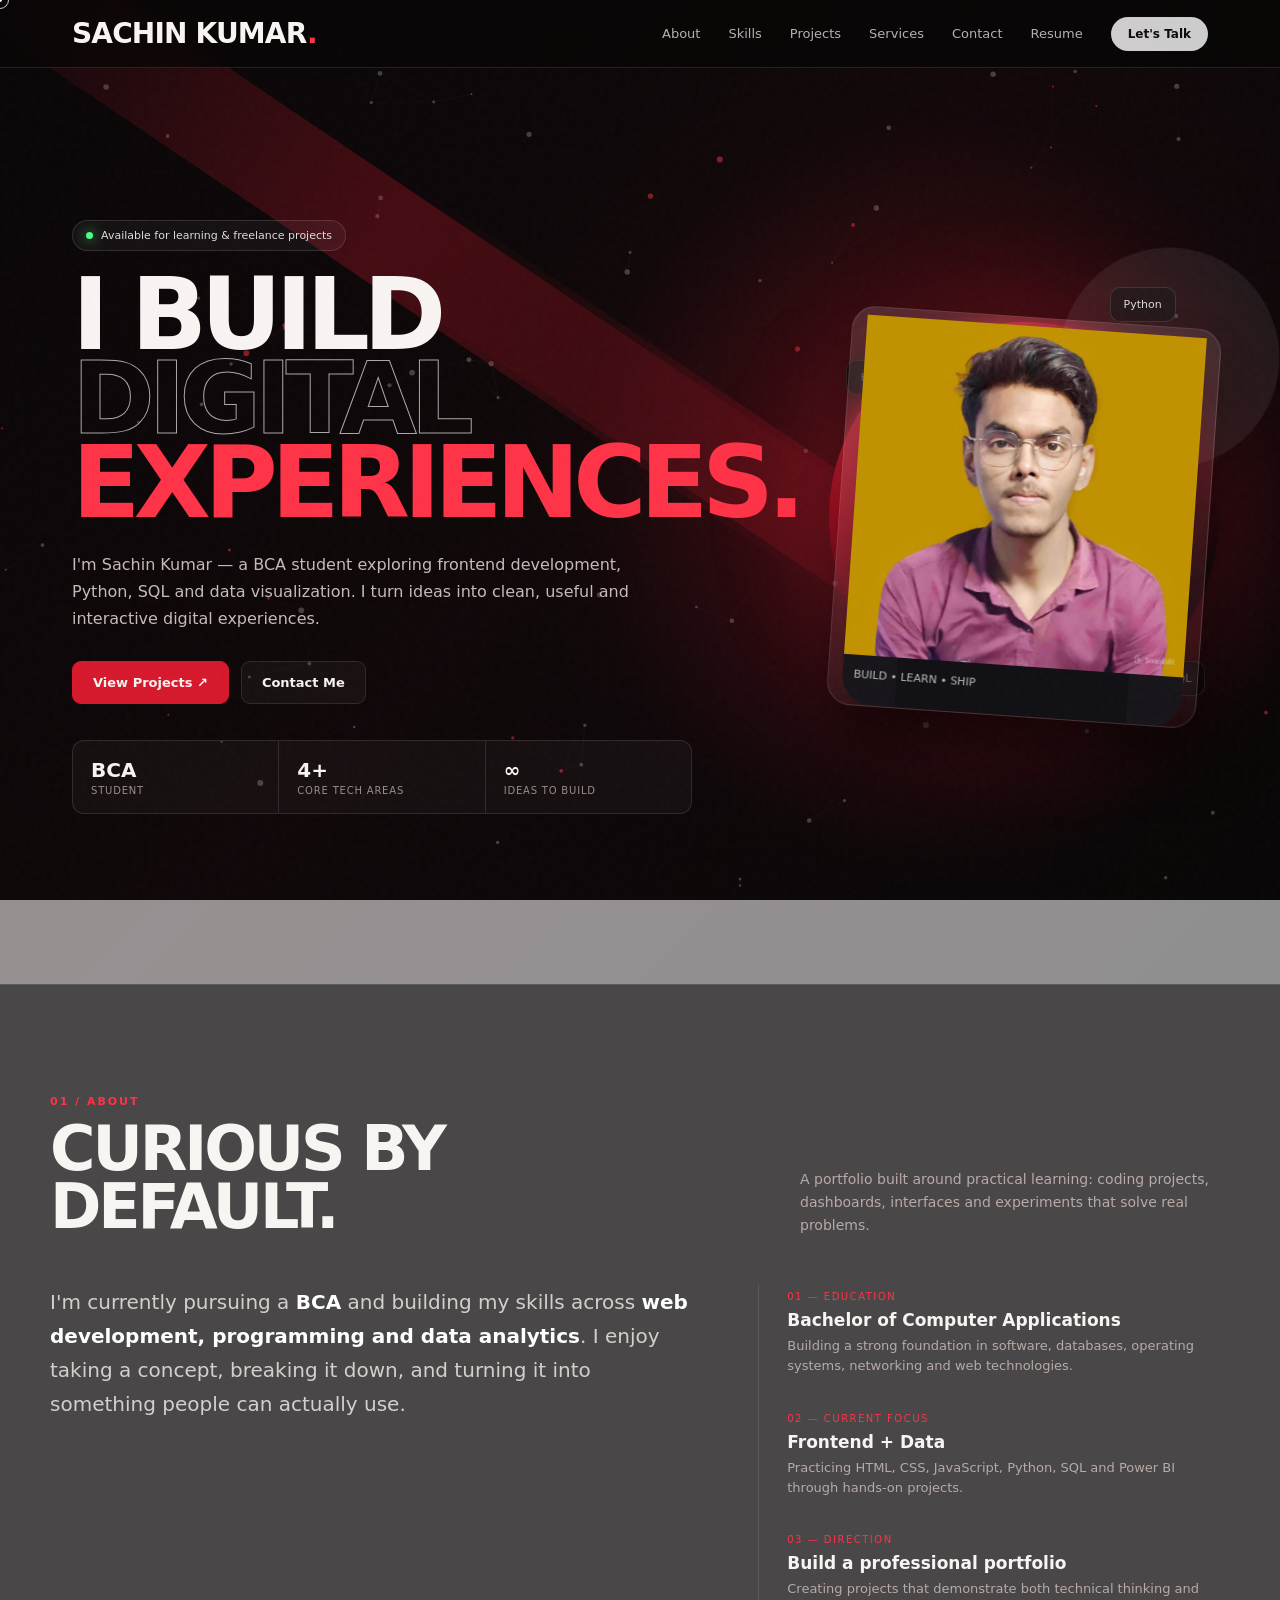
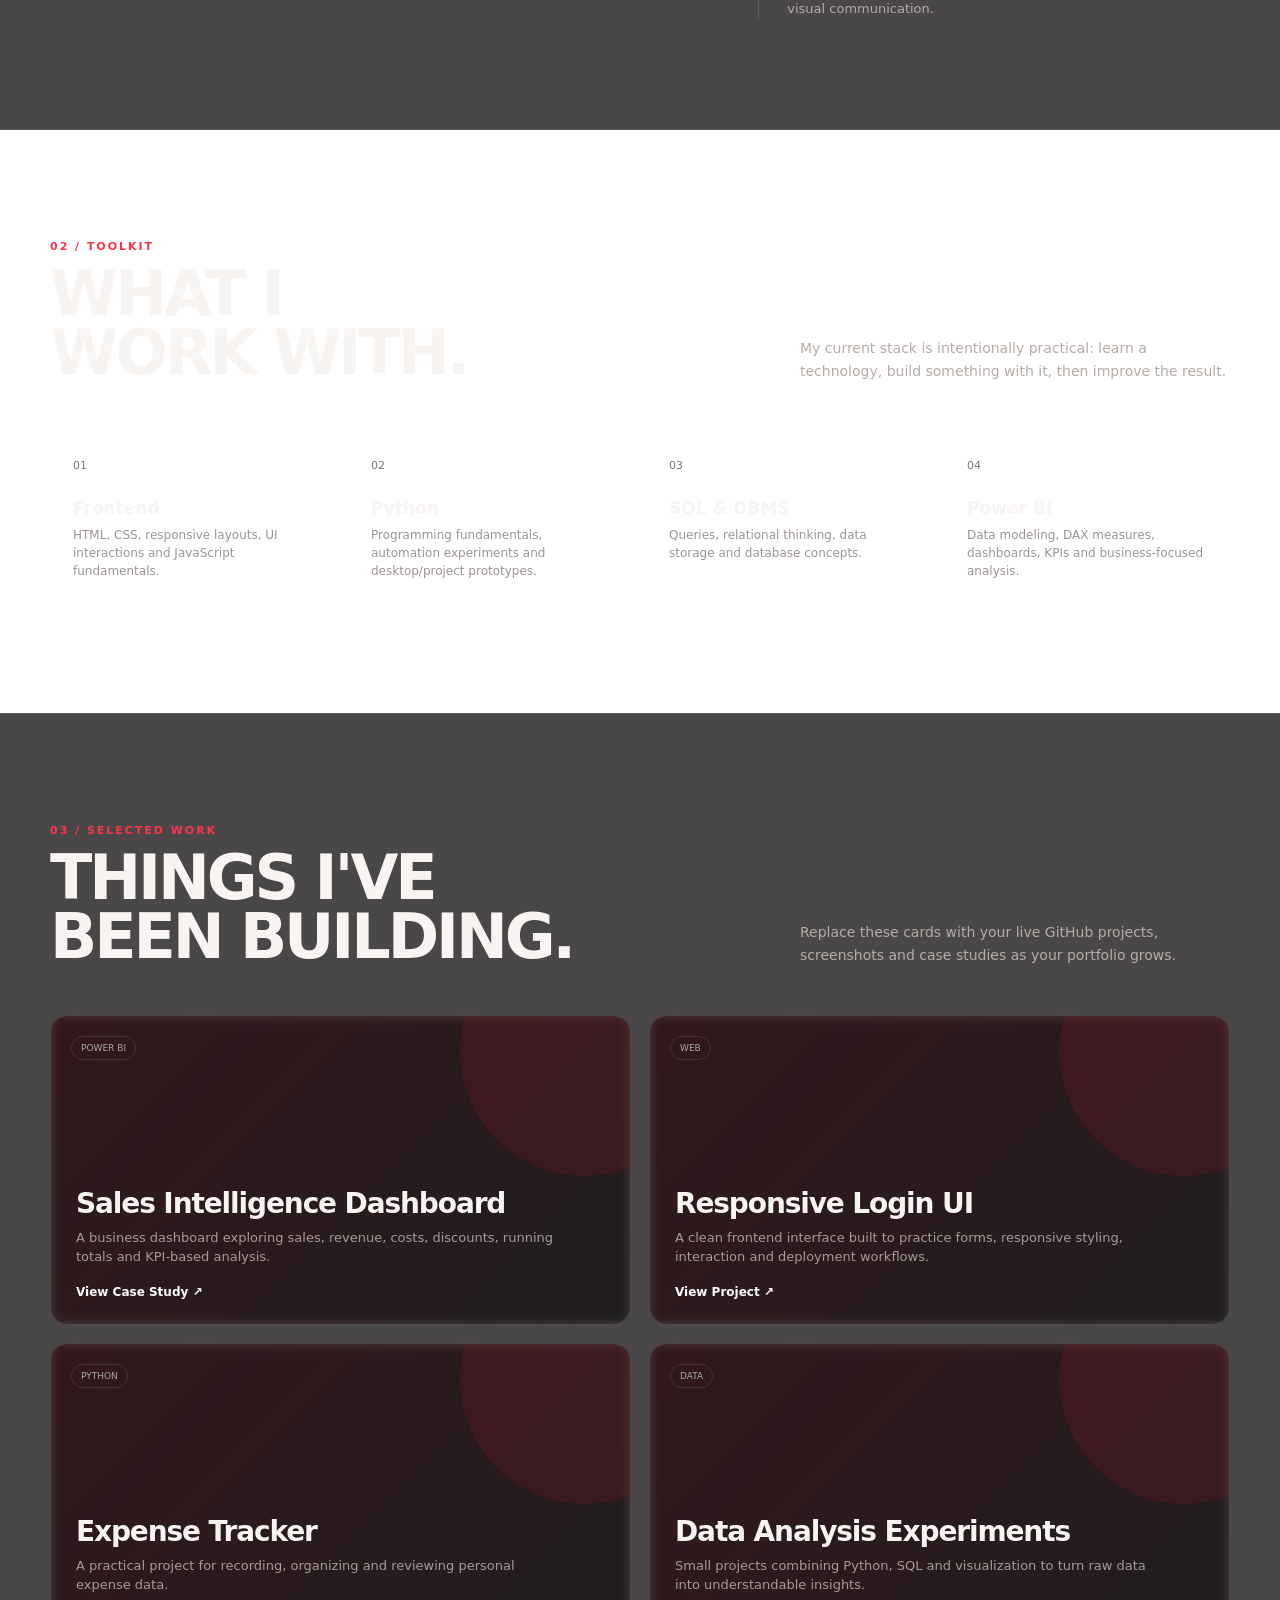
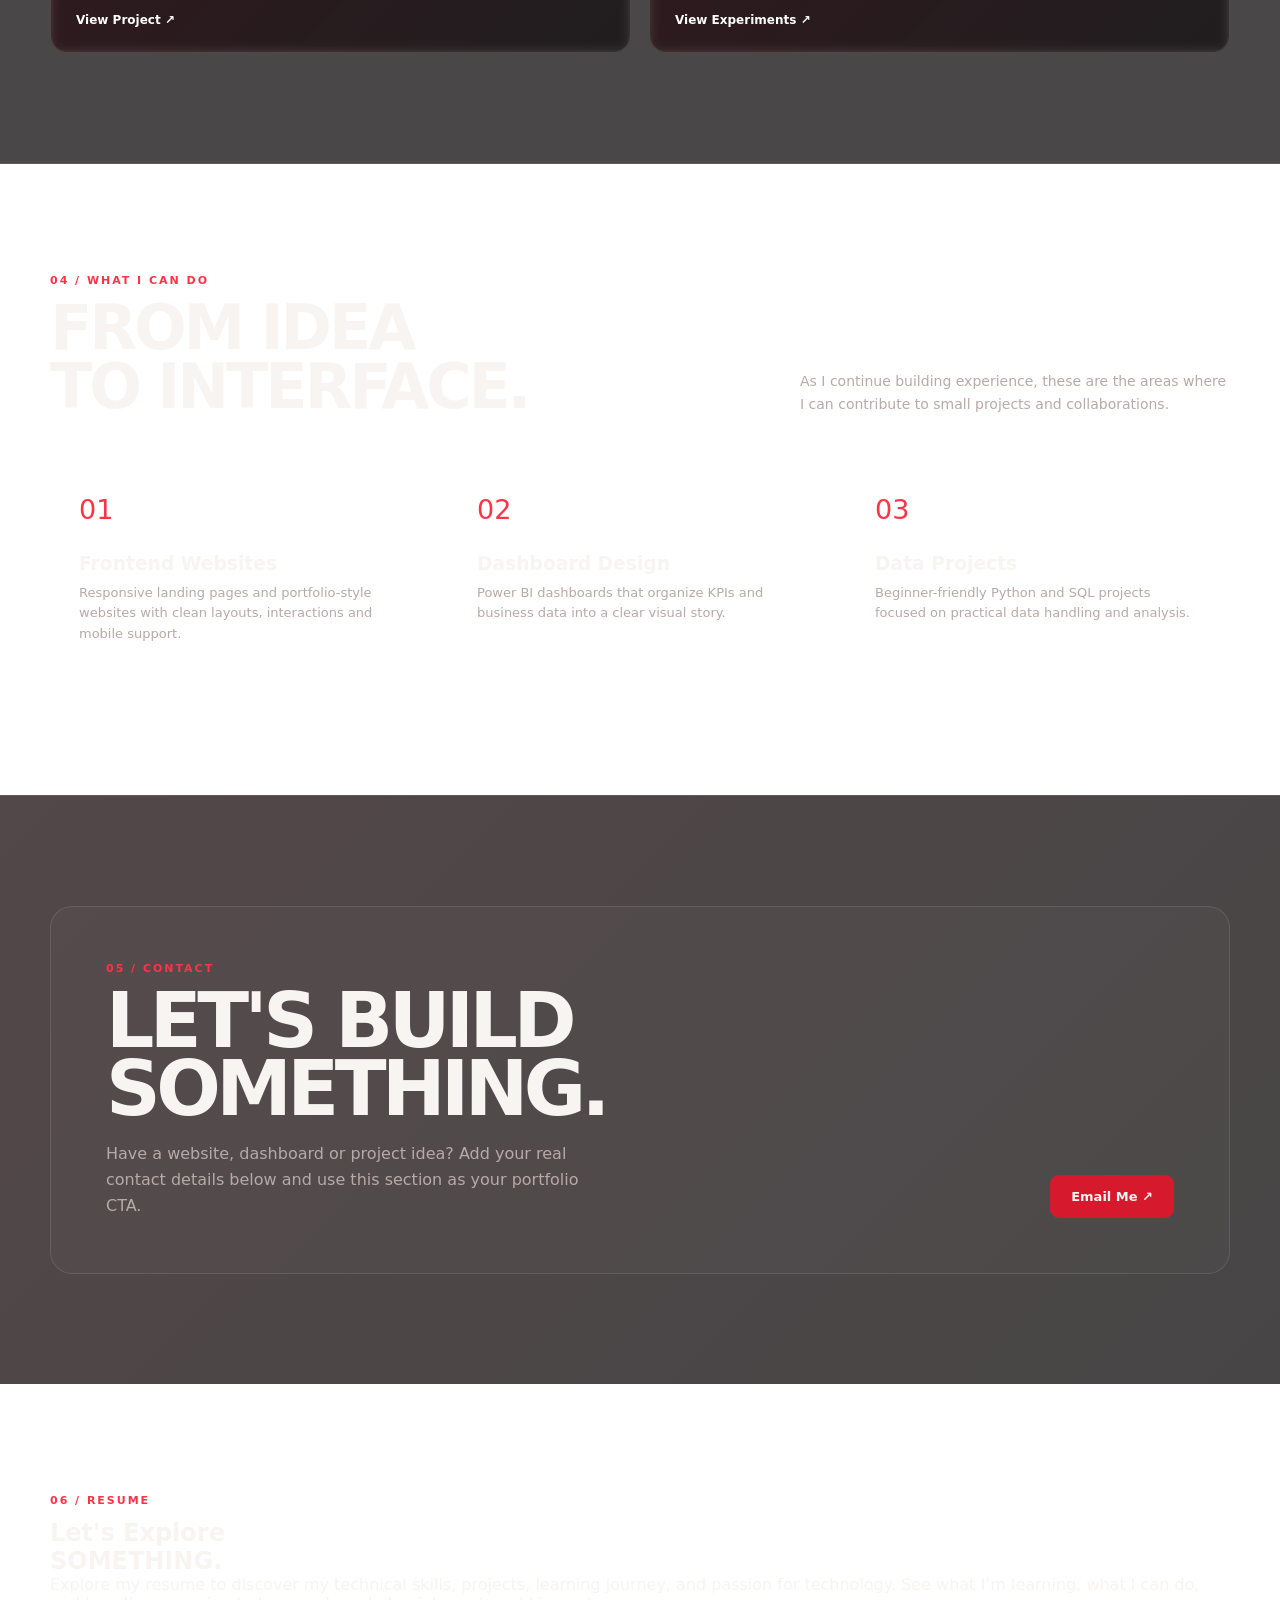
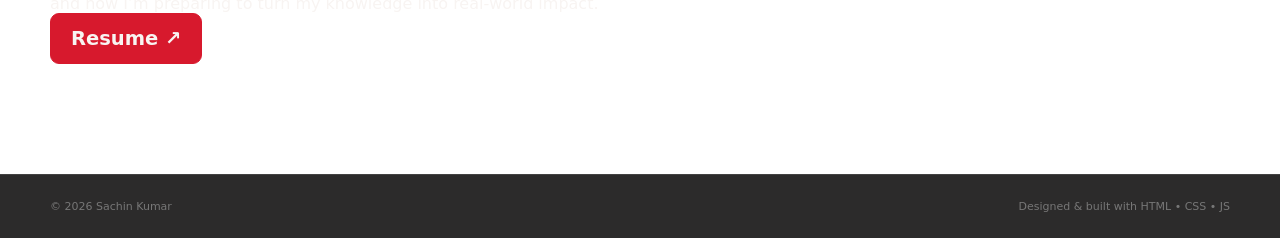
==== commit 3e505093: "Add favicon link to index.html" ====
--- a/index.html
+++ b/index.html
@@ -5,6 +5,8 @@
   <meta name="viewport" content="width=device-width, initial-scale=1.0" />
   <meta name="description" content="Sachin Kumar — BCA student, frontend developer and data visualization learner." />
   <title>Sachin Kumar — Portfolio</title>
+
+<link rel="icon" type="image/svg+xml" href="favicon.svg">
   <link rel="stylesheet" href="index.css">
 </head>
 <body>
